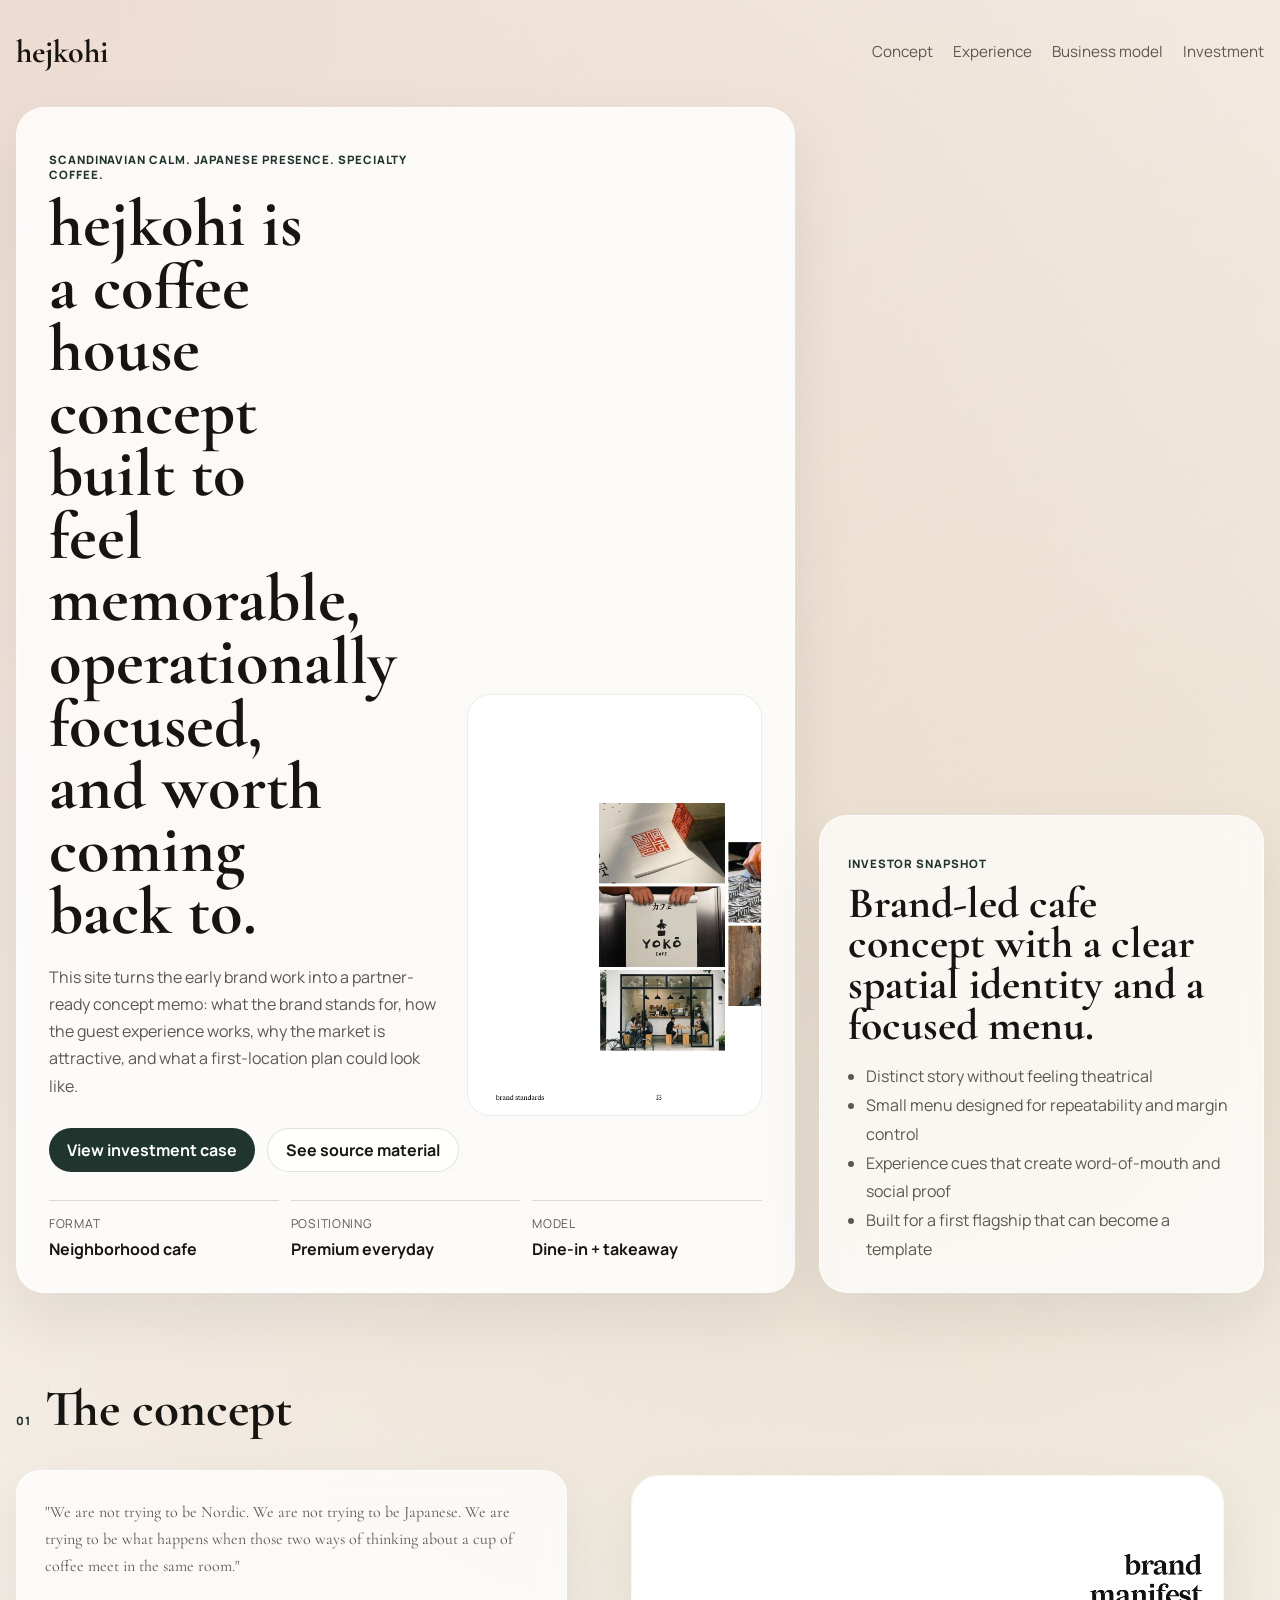
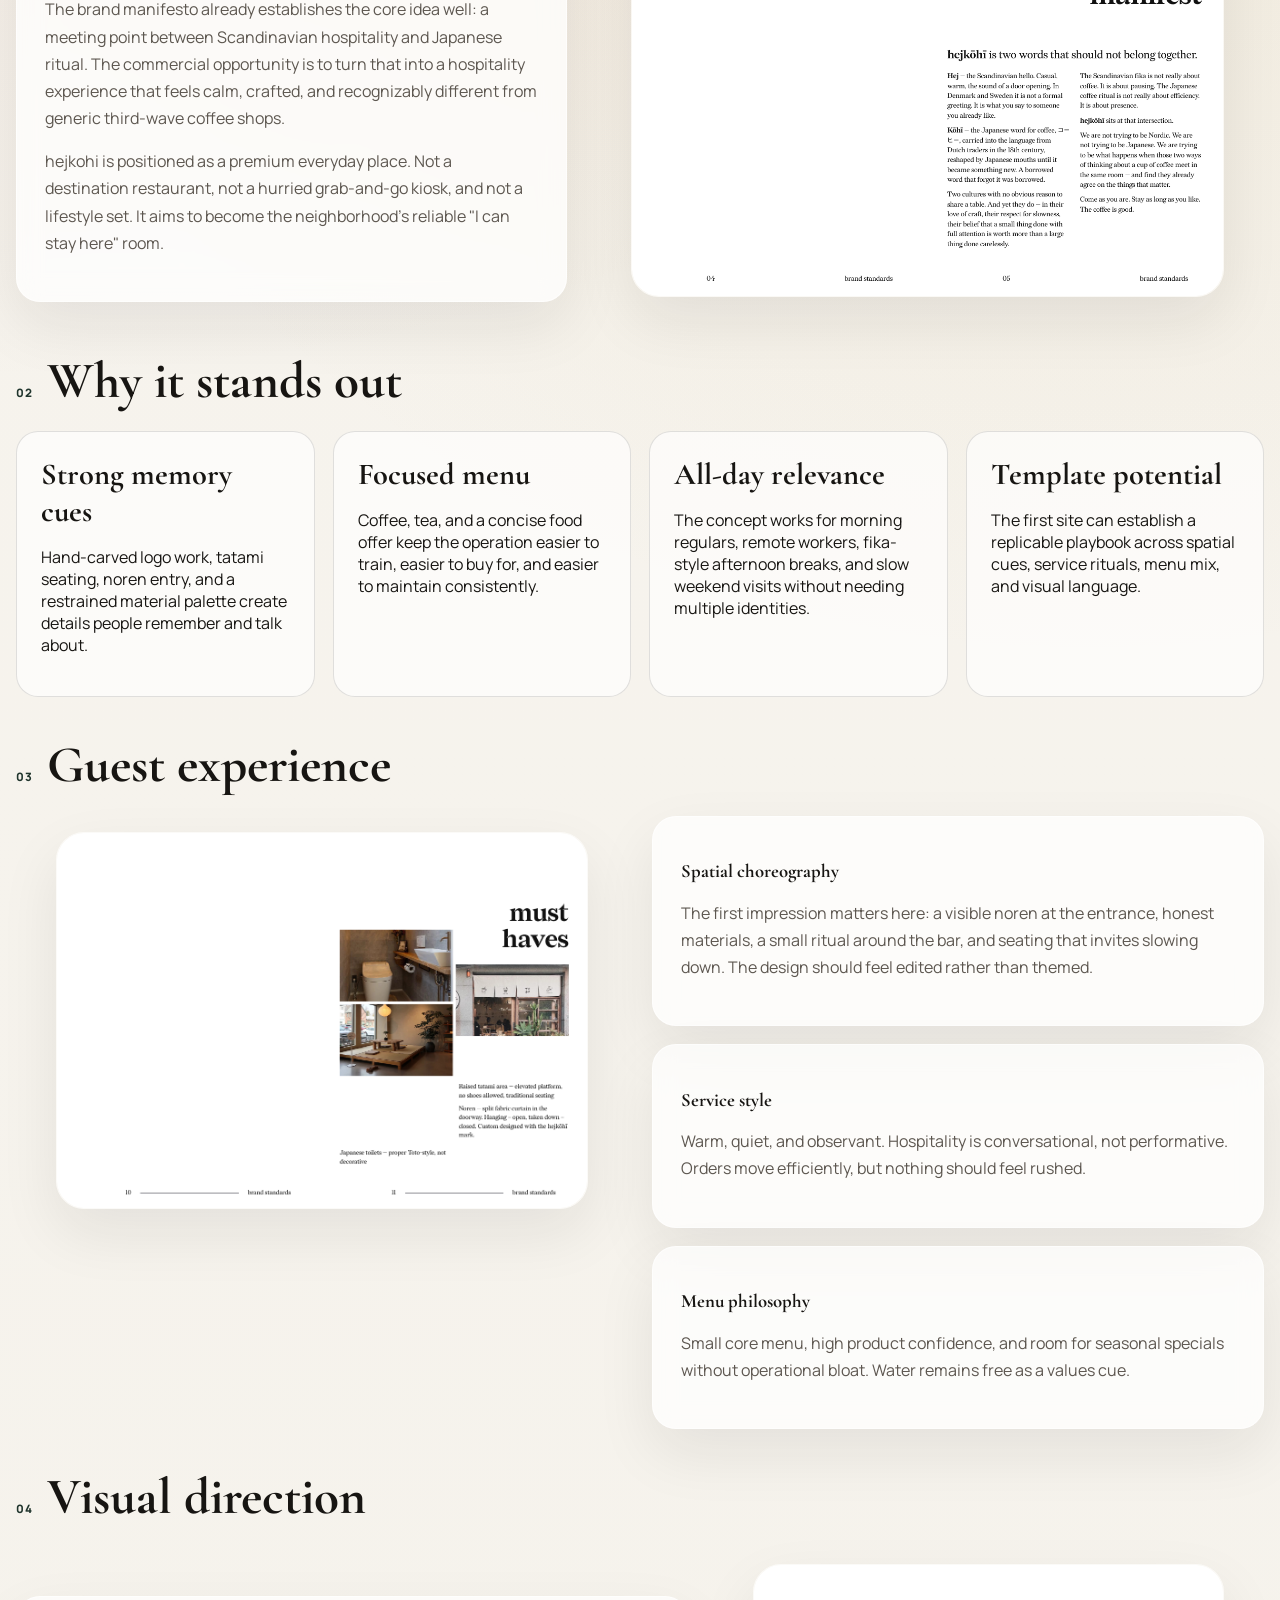
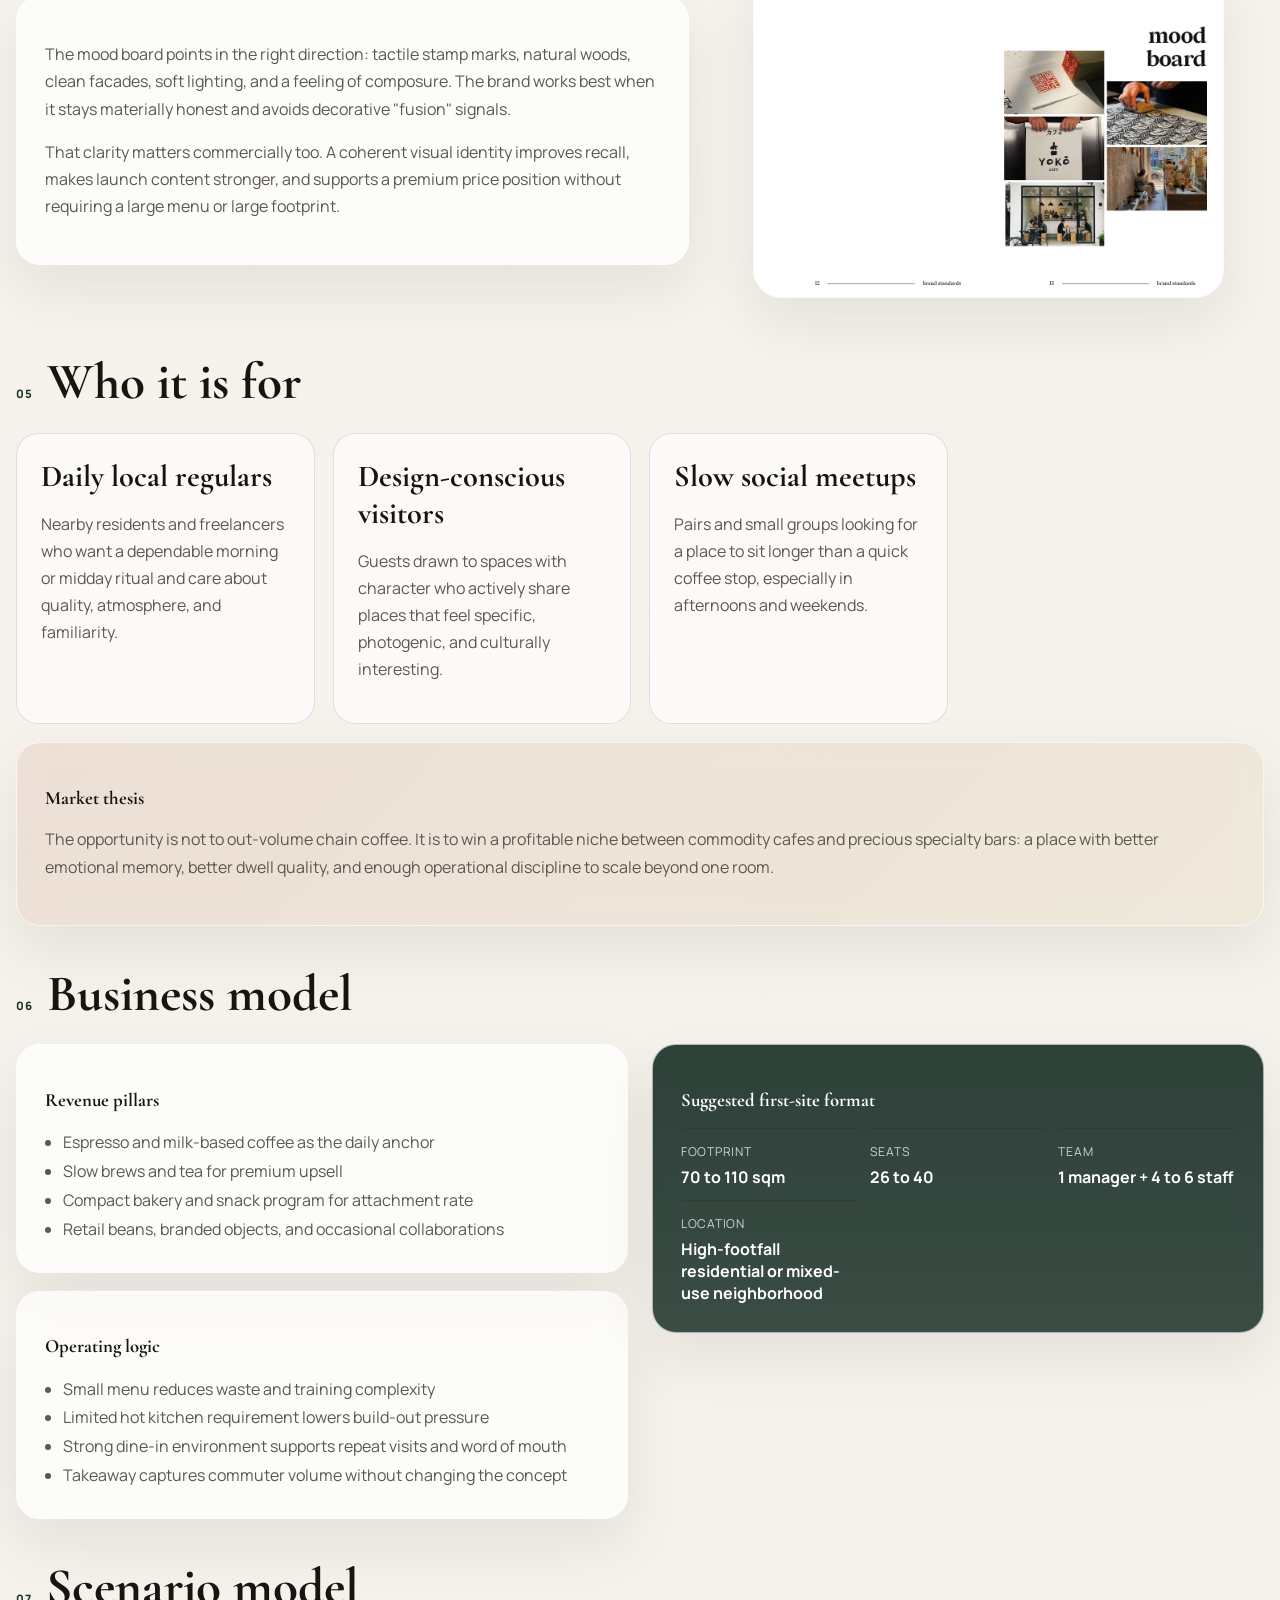
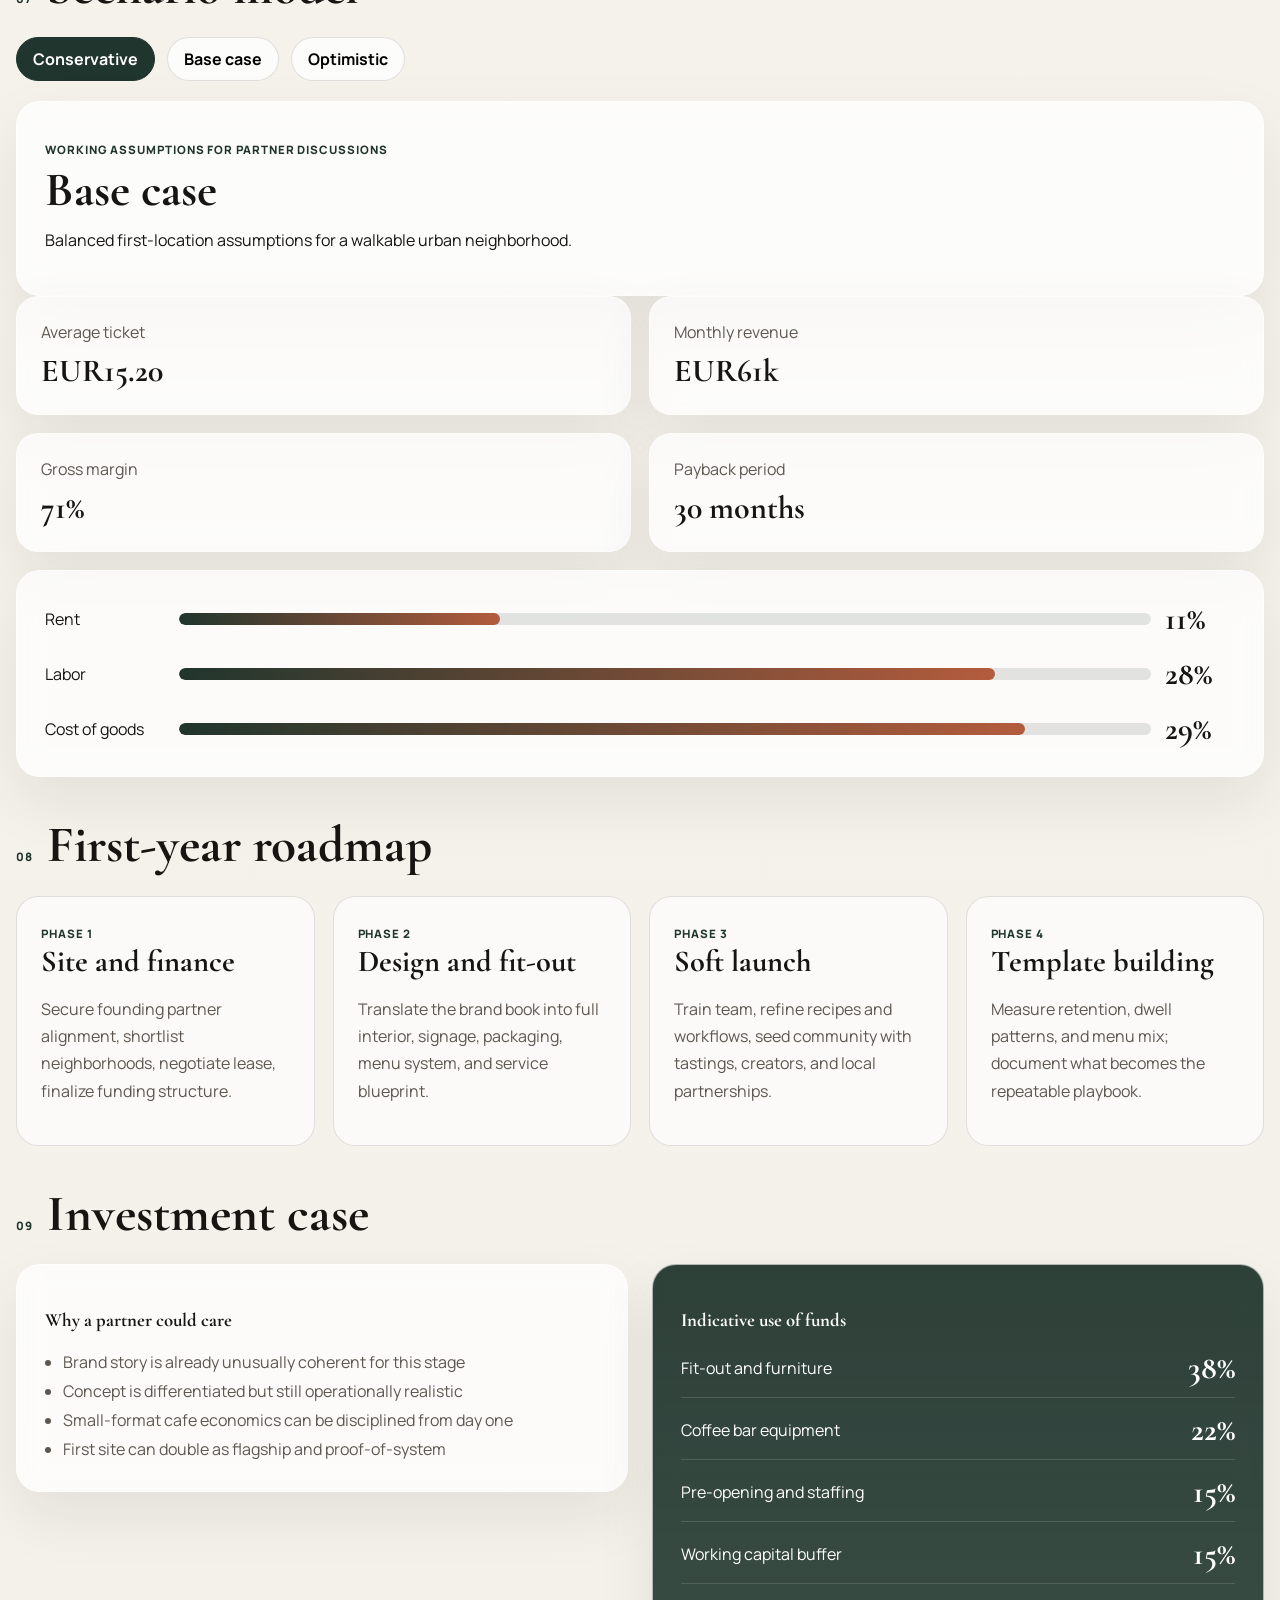
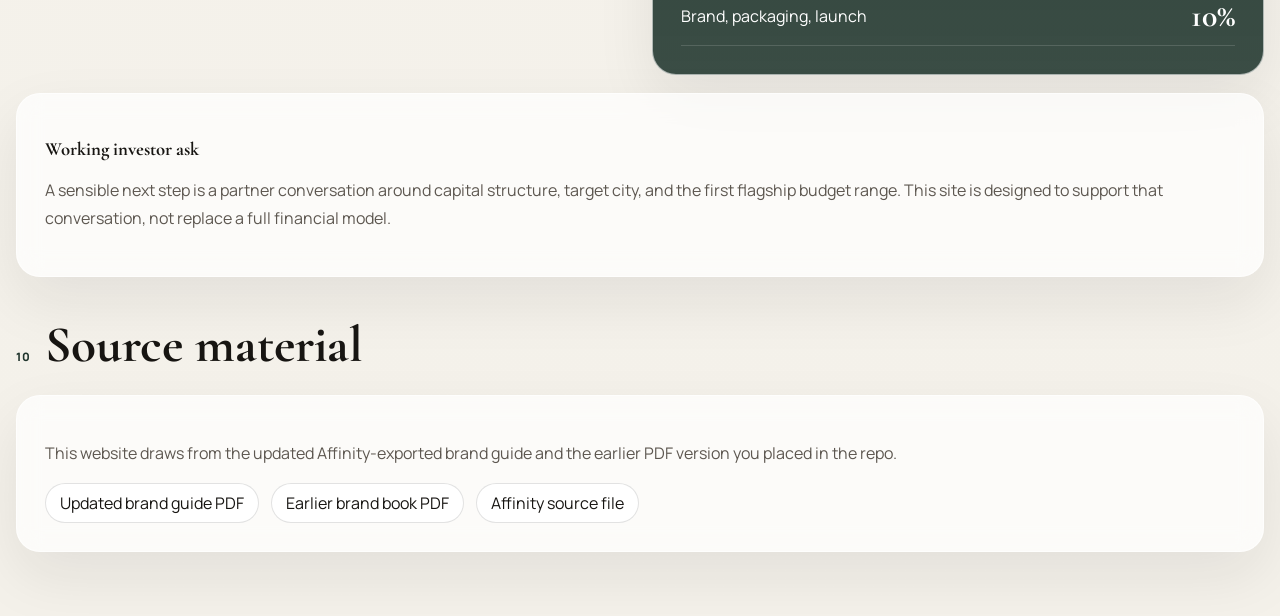
==== index.html @ 29cb6de8 "Build initial hejkohi investor concept site" ====
<!DOCTYPE html>
<html lang="en">
  <head>
    <meta charset="UTF-8" />
    <meta name="viewport" content="width=device-width, initial-scale=1.0" />
    <title>hejkohi | Coffee shop concept and business plan</title>
    <meta
      name="description"
      content="An interactive brand-led business plan for hejkohi, a Scandinavian-Japanese specialty coffee concept."
    />
    <link rel="preconnect" href="https://fonts.googleapis.com" />
    <link rel="preconnect" href="https://fonts.gstatic.com" crossorigin />
    <link
      href="https://fonts.googleapis.com/css2?family=Cormorant+Garamond:wght@400;500;600;700&family=Manrope:wght@400;500;600;700;800&display=swap"
      rel="stylesheet"
    />
    <link rel="stylesheet" href="./styles.css" />
  </head>
  <body>
    <div class="page-shell">
      <header class="hero" id="top">
        <nav class="topbar">
          <a class="brand" href="#top">hejkohi</a>
          <div class="nav-links">
            <a href="#concept">Concept</a>
            <a href="#experience">Experience</a>
            <a href="#model">Business model</a>
            <a href="#investment">Investment</a>
          </div>
        </nav>

          <div class="hero-grid">
            <div class="hero-copy">
              <div class="hero-story">
                <div>
                  <p class="eyebrow">Scandinavian calm. Japanese presence. Specialty coffee.</p>
                  <h1>hejkohi is a coffee house concept built to feel memorable, operationally focused, and worth coming back to.</h1>
                  <p class="lead">
                    This site turns the early brand work into a partner-ready concept memo:
                    what the brand stands for, how the guest experience works, why the market
                    is attractive, and what a first-location plan could look like.
                  </p>
                </div>
                <figure class="hero-collage" aria-hidden="true">
                  <img src="./assets/mood-board-spread.png" alt="" />
                </figure>
              </div>
              <div class="hero-actions">
                <a class="button primary" href="#investment">View investment case</a>
                <a class="button secondary" href="#brand-book">See source material</a>
              </div>
              <dl class="hero-metrics">
                <div>
                <dt>Format</dt>
                <dd>Neighborhood cafe</dd>
              </div>
              <div>
                <dt>Positioning</dt>
                <dd>Premium everyday</dd>
              </div>
              <div>
                <dt>Model</dt>
                <dd>Dine-in + takeaway</dd>
              </div>
            </dl>
          </div>

          <aside class="hero-panel">
            <p class="panel-label">Investor snapshot</p>
            <h2>Brand-led cafe concept with a clear spatial identity and a focused menu.</h2>
            <ul class="snapshot-list">
              <li>Distinct story without feeling theatrical</li>
              <li>Small menu designed for repeatability and margin control</li>
              <li>Experience cues that create word-of-mouth and social proof</li>
              <li>Built for a first flagship that can become a template</li>
            </ul>
          </aside>
        </div>
      </header>

      <main>
        <section class="section concept-section" id="concept">
          <div class="section-heading">
            <p class="kicker">01</p>
            <h2>The concept</h2>
          </div>
          <div class="section-grid">
            <div class="copy-card">
              <p class="quote">
                "We are not trying to be Nordic. We are not trying to be Japanese.
                We are trying to be what happens when those two ways of thinking
                about a cup of coffee meet in the same room."
              </p>
              <p>
                The brand manifesto already establishes the core idea well: a meeting
                point between Scandinavian hospitality and Japanese ritual. The
                commercial opportunity is to turn that into a hospitality experience
                that feels calm, crafted, and recognizably different from generic
                third-wave coffee shops.
              </p>
              <p>
                hejkohi is positioned as a premium everyday place. Not a destination
                restaurant, not a hurried grab-and-go kiosk, and not a lifestyle set.
                It aims to become the neighborhood's reliable "I can stay here" room.
              </p>
            </div>
            <figure class="visual-card">
              <img src="./assets/manifest-spread.png" alt="Spread from the hejkohi brand manifesto." />
            </figure>
          </div>
        </section>

        <section class="section pillars-section">
          <div class="section-heading">
            <p class="kicker">02</p>
            <h2>Why it stands out</h2>
          </div>
          <div class="pillars">
            <article>
              <h3>Strong memory cues</h3>
              <p>
                Hand-carved logo work, tatami seating, noren entry, and a restrained
                material palette create details people remember and talk about.
              </p>
            </article>
            <article>
              <h3>Focused menu</h3>
              <p>
                Coffee, tea, and a concise food offer keep the operation easier to
                train, easier to buy for, and easier to maintain consistently.
              </p>
            </article>
            <article>
              <h3>All-day relevance</h3>
              <p>
                The concept works for morning regulars, remote workers, fika-style
                afternoon breaks, and slow weekend visits without needing multiple
                identities.
              </p>
            </article>
            <article>
              <h3>Template potential</h3>
              <p>
                The first site can establish a replicable playbook across spatial cues,
                service rituals, menu mix, and visual language.
              </p>
            </article>
          </div>
        </section>

        <section class="section experience-section" id="experience">
          <div class="section-heading">
            <p class="kicker">03</p>
            <h2>Guest experience</h2>
          </div>
          <div class="experience-grid">
            <figure class="visual-card tall">
              <img src="./assets/must-haves-spread.png" alt="hejkohi must-haves spread." />
            </figure>
            <div class="stack">
              <div class="copy-card">
                <h3>Spatial choreography</h3>
                <p>
                  The first impression matters here: a visible noren at the entrance,
                  honest materials, a small ritual around the bar, and seating that
                  invites slowing down. The design should feel edited rather than themed.
                </p>
              </div>
              <div class="copy-card">
                <h3>Service style</h3>
                <p>
                  Warm, quiet, and observant. Hospitality is conversational, not
                  performative. Orders move efficiently, but nothing should feel rushed.
                </p>
              </div>
              <div class="copy-card">
                <h3>Menu philosophy</h3>
                <p>
                  Small core menu, high product confidence, and room for seasonal
                  specials without operational bloat. Water remains free as a values cue.
                </p>
              </div>
            </div>
          </div>
        </section>

        <section class="section mood-section">
          <div class="section-heading">
            <p class="kicker">04</p>
            <h2>Visual direction</h2>
          </div>
          <div class="section-grid reverse">
            <div class="copy-card">
              <p>
                The mood board points in the right direction: tactile stamp marks,
                natural woods, clean facades, soft lighting, and a feeling of composure.
                The brand works best when it stays materially honest and avoids
                decorative "fusion" signals.
              </p>
              <p>
                That clarity matters commercially too. A coherent visual identity
                improves recall, makes launch content stronger, and supports a premium
                price position without requiring a large menu or large footprint.
              </p>
            </div>
            <figure class="visual-card">
              <img src="./assets/mood-board-spread.png" alt="hejkohi mood board spread." />
            </figure>
          </div>
        </section>

        <section class="section market-section">
          <div class="section-heading">
            <p class="kicker">05</p>
            <h2>Who it is for</h2>
          </div>
          <div class="audiences">
            <article class="persona">
              <h3>Daily local regulars</h3>
              <p>
                Nearby residents and freelancers who want a dependable morning or
                midday ritual and care about quality, atmosphere, and familiarity.
              </p>
            </article>
            <article class="persona">
              <h3>Design-conscious visitors</h3>
              <p>
                Guests drawn to spaces with character who actively share places that
                feel specific, photogenic, and culturally interesting.
              </p>
            </article>
            <article class="persona">
              <h3>Slow social meetups</h3>
              <p>
                Pairs and small groups looking for a place to sit longer than a quick
                coffee stop, especially in afternoons and weekends.
              </p>
            </article>
          </div>
          <div class="thesis-card">
            <h3>Market thesis</h3>
            <p>
              The opportunity is not to out-volume chain coffee. It is to win a
              profitable niche between commodity cafes and precious specialty bars:
              a place with better emotional memory, better dwell quality, and enough
              operational discipline to scale beyond one room.
            </p>
          </div>
        </section>

        <section class="section model-section" id="model">
          <div class="section-heading">
            <p class="kicker">06</p>
            <h2>Business model</h2>
          </div>
          <div class="model-grid">
            <div class="stack">
              <div class="copy-card">
                <h3>Revenue pillars</h3>
                <ul class="plain-list">
                  <li>Espresso and milk-based coffee as the daily anchor</li>
                  <li>Slow brews and tea for premium upsell</li>
                  <li>Compact bakery and snack program for attachment rate</li>
                  <li>Retail beans, branded objects, and occasional collaborations</li>
                </ul>
              </div>
              <div class="copy-card">
                <h3>Operating logic</h3>
                <ul class="plain-list">
                  <li>Small menu reduces waste and training complexity</li>
                  <li>Limited hot kitchen requirement lowers build-out pressure</li>
                  <li>Strong dine-in environment supports repeat visits and word of mouth</li>
                  <li>Takeaway captures commuter volume without changing the concept</li>
                </ul>
              </div>
            </div>
            <div class="copy-card accent">
              <h3>Suggested first-site format</h3>
              <dl class="format-metrics">
                <div>
                  <dt>Footprint</dt>
                  <dd>70 to 110 sqm</dd>
                </div>
                <div>
                  <dt>Seats</dt>
                  <dd>26 to 40</dd>
                </div>
                <div>
                  <dt>Team</dt>
                  <dd>1 manager + 4 to 6 staff</dd>
                </div>
                <div>
                  <dt>Location</dt>
                  <dd>High-footfall residential or mixed-use neighborhood</dd>
                </div>
              </dl>
            </div>
          </div>
        </section>

        <section class="section scenario-section">
          <div class="section-heading">
            <p class="kicker">07</p>
            <h2>Scenario model</h2>
          </div>
          <div class="scenario-controls" role="tablist" aria-label="Business scenario selector">
            <button class="scenario-button active" data-scenario="conservative">Conservative</button>
            <button class="scenario-button" data-scenario="base">Base case</button>
            <button class="scenario-button" data-scenario="optimistic">Optimistic</button>
          </div>
          <div class="scenario-grid">
            <div class="scenario-summary">
              <p class="scenario-label">Working assumptions for partner discussions</p>
              <h3 id="scenario-name">Base case</h3>
              <p id="scenario-note">
                Balanced first-location assumptions for a walkable urban neighborhood.
              </p>
            </div>
            <div class="metrics-grid">
              <article>
                <span>Average ticket</span>
                <strong id="avg-ticket">EUR15.20</strong>
              </article>
              <article>
                <span>Monthly revenue</span>
                <strong id="monthly-revenue">EUR61k</strong>
              </article>
              <article>
                <span>Gross margin</span>
                <strong id="gross-margin">71%</strong>
              </article>
              <article>
                <span>Payback period</span>
                <strong id="payback">30 months</strong>
              </article>
            </div>
          </div>
          <div class="bars-card">
            <div class="bar-row">
              <span>Rent</span>
              <div class="bar-track"><div class="bar-fill" id="rent-bar"></div></div>
              <strong id="rent-share">11%</strong>
            </div>
            <div class="bar-row">
              <span>Labor</span>
              <div class="bar-track"><div class="bar-fill" id="labor-bar"></div></div>
              <strong id="labor-share">28%</strong>
            </div>
            <div class="bar-row">
              <span>Cost of goods</span>
              <div class="bar-track"><div class="bar-fill" id="cogs-bar"></div></div>
              <strong id="cogs-share">29%</strong>
            </div>
          </div>
        </section>

        <section class="section roadmap-section">
          <div class="section-heading">
            <p class="kicker">08</p>
            <h2>First-year roadmap</h2>
          </div>
          <div class="timeline">
            <article>
              <span>Phase 1</span>
              <h3>Site and finance</h3>
              <p>Secure founding partner alignment, shortlist neighborhoods, negotiate lease, finalize funding structure.</p>
            </article>
            <article>
              <span>Phase 2</span>
              <h3>Design and fit-out</h3>
              <p>Translate the brand book into full interior, signage, packaging, menu system, and service blueprint.</p>
            </article>
            <article>
              <span>Phase 3</span>
              <h3>Soft launch</h3>
              <p>Train team, refine recipes and workflows, seed community with tastings, creators, and local partnerships.</p>
            </article>
            <article>
              <span>Phase 4</span>
              <h3>Template building</h3>
              <p>Measure retention, dwell patterns, and menu mix; document what becomes the repeatable playbook.</p>
            </article>
          </div>
        </section>

        <section class="section investment-section" id="investment">
          <div class="section-heading">
            <p class="kicker">09</p>
            <h2>Investment case</h2>
          </div>
          <div class="investment-grid">
            <div class="copy-card">
              <h3>Why a partner could care</h3>
              <ul class="plain-list">
                <li>Brand story is already unusually coherent for this stage</li>
                <li>Concept is differentiated but still operationally realistic</li>
                <li>Small-format cafe economics can be disciplined from day one</li>
                <li>First site can double as flagship and proof-of-system</li>
              </ul>
            </div>
            <div class="copy-card accent">
              <h3>Indicative use of funds</h3>
              <div class="funds-list">
                <div><span>Fit-out and furniture</span><strong>38%</strong></div>
                <div><span>Coffee bar equipment</span><strong>22%</strong></div>
                <div><span>Pre-opening and staffing</span><strong>15%</strong></div>
                <div><span>Working capital buffer</span><strong>15%</strong></div>
                <div><span>Brand, packaging, launch</span><strong>10%</strong></div>
              </div>
            </div>
          </div>
          <div class="ask-card">
            <h3>Working investor ask</h3>
            <p>
              A sensible next step is a partner conversation around capital structure,
              target city, and the first flagship budget range. This site is designed
              to support that conversation, not replace a full financial model.
            </p>
          </div>
        </section>

        <section class="section sources-section" id="brand-book">
          <div class="section-heading">
            <p class="kicker">10</p>
            <h2>Source material</h2>
          </div>
          <div class="sources-card">
            <p>
              This website draws from the updated Affinity-exported brand guide and
              the earlier PDF version you placed in the repo.
            </p>
            <div class="source-links">
              <a href="./references/hejkohi.pdf">Updated brand guide PDF</a>
              <a href="./references/brand_book.pdf">Earlier brand book PDF</a>
              <a href="./references/hejkohi.af">Affinity source file</a>
            </div>
          </div>
        </section>
      </main>
    </div>

    <script src="./script.js"></script>
  </body>
</html>
---- styles.css ----
:root {
  --bg: #f4f1ea;
  --panel: rgba(255, 255, 255, 0.72);
  --panel-strong: #fffdf9;
  --text: #171512;
  --muted: #5d5750;
  --line: rgba(23, 21, 18, 0.12);
  --forest: #20352d;
  --clay: #b45c3d;
  --gold: #b69347;
  --shadow: 0 24px 60px rgba(26, 24, 20, 0.08);
}

* {
  box-sizing: border-box;
}

html {
  scroll-behavior: smooth;
}

body {
  margin: 0;
  font-family: "Manrope", sans-serif;
  color: var(--text);
  background:
    radial-gradient(circle at top left, rgba(180, 92, 61, 0.16), transparent 28%),
    radial-gradient(circle at 85% 15%, rgba(182, 147, 71, 0.14), transparent 20%),
    linear-gradient(180deg, #f7f4ee, var(--bg));
}

img {
  display: block;
  width: 100%;
  height: auto;
}

a {
  color: inherit;
}

.page-shell {
  width: min(1280px, calc(100vw - 32px));
  margin: 0 auto;
  padding-bottom: 64px;
}

.hero,
.section {
  position: relative;
}

.hero {
  padding: 24px 0 48px;
}

.topbar {
  display: flex;
  align-items: center;
  justify-content: space-between;
  gap: 24px;
  padding: 8px 0 36px;
}

.brand,
.nav-links a,
.button,
.scenario-button,
.source-links a {
  text-decoration: none;
}

.brand {
  font-family: "Cormorant Garamond", serif;
  font-size: 2rem;
  font-weight: 700;
}

.nav-links {
  display: flex;
  flex-wrap: wrap;
  gap: 20px;
  color: var(--muted);
  font-size: 0.95rem;
}

.hero-grid,
.section-grid,
.experience-grid,
.model-grid,
.investment-grid {
  display: grid;
  gap: 24px;
}

.hero-grid {
  grid-template-columns: minmax(0, 1.4fr) minmax(320px, 0.8fr);
  align-items: end;
}

.hero-copy,
.hero-panel,
.copy-card,
.sources-card,
.bars-card,
.ask-card,
.thesis-card,
.scenario-summary,
.metrics-grid article {
  background: var(--panel);
  backdrop-filter: blur(12px);
  border: 1px solid rgba(255, 255, 255, 0.6);
  box-shadow: var(--shadow);
}

.hero-copy {
  padding: 32px;
  border-radius: 28px;
  min-height: 540px;
  display: flex;
  flex-direction: column;
  justify-content: space-between;
  background: rgba(255, 255, 255, 0.82);
}

.hero-copy h1,
.hero-panel h2,
.section-heading h2,
.copy-card h3,
.scenario-summary h3,
.ask-card h3,
.thesis-card h3 {
  font-family: "Cormorant Garamond", serif;
  line-height: 0.94;
  letter-spacing: 0;
}

.hero-copy h1 {
  max-width: 9ch;
  font-size: clamp(2.9rem, 5.2vw, 5.4rem);
  margin: 0 0 20px;
}

.hero-story {
  display: grid;
  grid-template-columns: minmax(0, 1.15fr) minmax(240px, 0.85fr);
  gap: 20px;
  align-items: end;
}

.hero-collage {
  margin: 0;
  border-radius: 24px;
  overflow: hidden;
  border: 1px solid rgba(23, 21, 18, 0.08);
  background: rgba(255, 255, 255, 0.9);
}

.hero-collage img {
  height: 100%;
  min-height: 420px;
  object-fit: cover;
  object-position: 62% center;
}

.eyebrow,
.panel-label,
.kicker,
.scenario-label,
.timeline span {
  text-transform: uppercase;
  letter-spacing: 0.08em;
  font-size: 0.72rem;
  font-weight: 800;
  color: var(--forest);
}

.lead,
.copy-card p,
.thesis-card p,
.ask-card p,
.sources-card p,
.persona p,
.timeline p {
  color: var(--muted);
  line-height: 1.7;
  font-size: 1rem;
}

.hero-actions {
  display: flex;
  flex-wrap: wrap;
  gap: 12px;
  margin: 12px 0 28px;
}

.button {
  display: inline-flex;
  align-items: center;
  justify-content: center;
  min-height: 44px;
  padding: 0 18px;
  border-radius: 999px;
  font-weight: 700;
}

.button.primary {
  background: var(--forest);
  color: #fff;
}

.button.secondary {
  background: rgba(255, 255, 255, 0.86);
  border: 1px solid var(--line);
}

.hero-metrics,
.format-metrics {
  display: grid;
  grid-template-columns: repeat(3, minmax(0, 1fr));
  gap: 12px;
  margin: 0;
}

.hero-metrics div,
.format-metrics div {
  padding-top: 14px;
  border-top: 1px solid rgba(23, 21, 18, 0.14);
}

.hero-metrics dt,
.format-metrics dt {
  font-size: 0.76rem;
  text-transform: uppercase;
  letter-spacing: 0.06em;
  color: var(--muted);
  margin-bottom: 6px;
}

.hero-metrics dd,
.format-metrics dd {
  margin: 0;
  font-weight: 700;
}

.hero-panel {
  padding: 28px;
  border-radius: 28px;
}

.hero-panel h2 {
  font-size: clamp(2rem, 3.4vw, 3rem);
  margin: 12px 0 16px;
}

.snapshot-list,
.plain-list {
  margin: 0;
  padding-left: 18px;
  color: var(--muted);
  line-height: 1.8;
}

.section {
  padding: 44px 0 0;
}

.section-heading {
  display: flex;
  align-items: baseline;
  gap: 14px;
  margin-bottom: 20px;
}

.section-heading h2 {
  font-size: clamp(2.5rem, 4vw, 4.1rem);
  margin: 0;
}

.section-grid {
  grid-template-columns: minmax(0, 0.9fr) minmax(300px, 1.1fr);
  align-items: center;
}

.section-grid.reverse {
  grid-template-columns: minmax(300px, 1.1fr) minmax(0, 0.9fr);
}

.copy-card,
.sources-card,
.bars-card,
.ask-card,
.thesis-card,
.scenario-summary {
  padding: 28px;
  border-radius: 24px;
}

.copy-card.accent {
  background: linear-gradient(180deg, rgba(32, 53, 45, 0.94), rgba(32, 53, 45, 0.88));
  color: #fff;
}

.copy-card.accent p,
.copy-card.accent li,
.copy-card.accent dt {
  color: rgba(255, 255, 255, 0.76);
}

.visual-card {
  border-radius: 28px;
  overflow: hidden;
  border: 1px solid rgba(255, 255, 255, 0.6);
  box-shadow: var(--shadow);
}

.quote {
  font-family: "Cormorant Garamond", serif;
  font-size: clamp(1.8rem, 2.6vw, 2.6rem);
  line-height: 1.1;
  color: var(--text);
  margin-top: 0;
}

.pillars,
.audiences,
.timeline,
.metrics-grid {
  display: grid;
  gap: 18px;
}

.pillars,
.audiences {
  grid-template-columns: repeat(4, minmax(0, 1fr));
}

.pillars article,
.persona,
.timeline article {
  padding: 24px;
  border-radius: 22px;
  background: rgba(255, 255, 255, 0.64);
  border: 1px solid var(--line);
}

.pillars h3,
.persona h3,
.timeline h3 {
  font-family: "Cormorant Garamond", serif;
  font-size: 1.9rem;
  margin: 0 0 10px;
}

.experience-grid,
.model-grid,
.investment-grid,
.scenario-grid {
  grid-template-columns: repeat(2, minmax(0, 1fr));
  align-items: start;
}

.stack {
  display: grid;
  gap: 18px;
}

.tall img {
  min-height: 100%;
  object-fit: cover;
}

.thesis-card {
  margin-top: 18px;
  background: linear-gradient(135deg, rgba(180, 92, 61, 0.12), rgba(182, 147, 71, 0.1));
}

.scenario-controls {
  display: flex;
  flex-wrap: wrap;
  gap: 12px;
  margin-bottom: 20px;
}

.scenario-button {
  min-height: 44px;
  padding: 0 16px;
  border-radius: 999px;
  border: 1px solid var(--line);
  background: rgba(255, 255, 255, 0.72);
  font: inherit;
  font-weight: 700;
  cursor: pointer;
}

.scenario-button.active {
  background: var(--forest);
  color: #fff;
  border-color: var(--forest);
}

.scenario-summary h3 {
  font-size: 3rem;
  margin: 10px 0 10px;
}

.metrics-grid {
  grid-template-columns: repeat(2, minmax(0, 1fr));
}

.metrics-grid article {
  padding: 24px;
  border-radius: 22px;
}

.metrics-grid span {
  display: block;
  color: var(--muted);
  margin-bottom: 8px;
}

.metrics-grid strong,
.bar-row strong,
.funds-list strong {
  font-family: "Cormorant Garamond", serif;
  font-size: 2rem;
}

.bars-card {
  margin-top: 18px;
  display: grid;
  gap: 16px;
}

.bar-row {
  display: grid;
  grid-template-columns: 120px minmax(0, 1fr) 70px;
  align-items: center;
  gap: 14px;
}

.bar-track {
  height: 12px;
  border-radius: 999px;
  background: rgba(32, 53, 45, 0.12);
  overflow: hidden;
}

.bar-fill {
  height: 100%;
  border-radius: 999px;
  background: linear-gradient(90deg, var(--forest), var(--clay));
  width: 0;
  transition: width 180ms ease;
}

.timeline {
  grid-template-columns: repeat(4, minmax(0, 1fr));
}

.funds-list {
  display: grid;
  gap: 12px;
}

.funds-list div {
  display: flex;
  align-items: center;
  justify-content: space-between;
  gap: 20px;
  padding-bottom: 10px;
  border-bottom: 1px solid rgba(255, 255, 255, 0.14);
}

.ask-card {
  margin-top: 18px;
}

.source-links {
  display: flex;
  flex-wrap: wrap;
  gap: 12px;
}

.source-links a {
  display: inline-flex;
  align-items: center;
  min-height: 40px;
  padding: 0 14px;
  border-radius: 999px;
  background: #fff;
  border: 1px solid var(--line);
}

@media (max-width: 1100px) {
  .hero-grid,
  .section-grid,
  .section-grid.reverse,
  .experience-grid,
  .model-grid,
  .investment-grid,
  .scenario-grid,
  .pillars,
  .audiences,
  .timeline {
    grid-template-columns: 1fr;
  }

  .hero-copy {
    min-height: 480px;
  }

  .hero-story {
    grid-template-columns: 1fr;
  }
}

@media (max-width: 760px) {
  .page-shell {
    width: min(100vw - 20px, 1280px);
  }

  .topbar {
    flex-direction: column;
    align-items: flex-start;
    padding-bottom: 24px;
  }

  .hero-copy,
  .hero-panel,
  .copy-card,
  .sources-card,
  .bars-card,
  .ask-card,
  .thesis-card,
  .scenario-summary,
  .metrics-grid article {
    border-radius: 22px;
  }

  .hero-copy {
    padding: 24px;
    min-height: auto;
  }

  .hero-copy h1 {
    font-size: 2.7rem;
    max-width: 8ch;
  }

  .hero-collage img {
    min-height: 240px;
    object-position: center;
  }

  .hero-metrics,
  .format-metrics,
  .metrics-grid {
    grid-template-columns: 1fr;
  }

  .bar-row {
    grid-template-columns: 1fr;
  }

  .scenario-summary h3 {
    font-size: 2.5rem;
  }
}
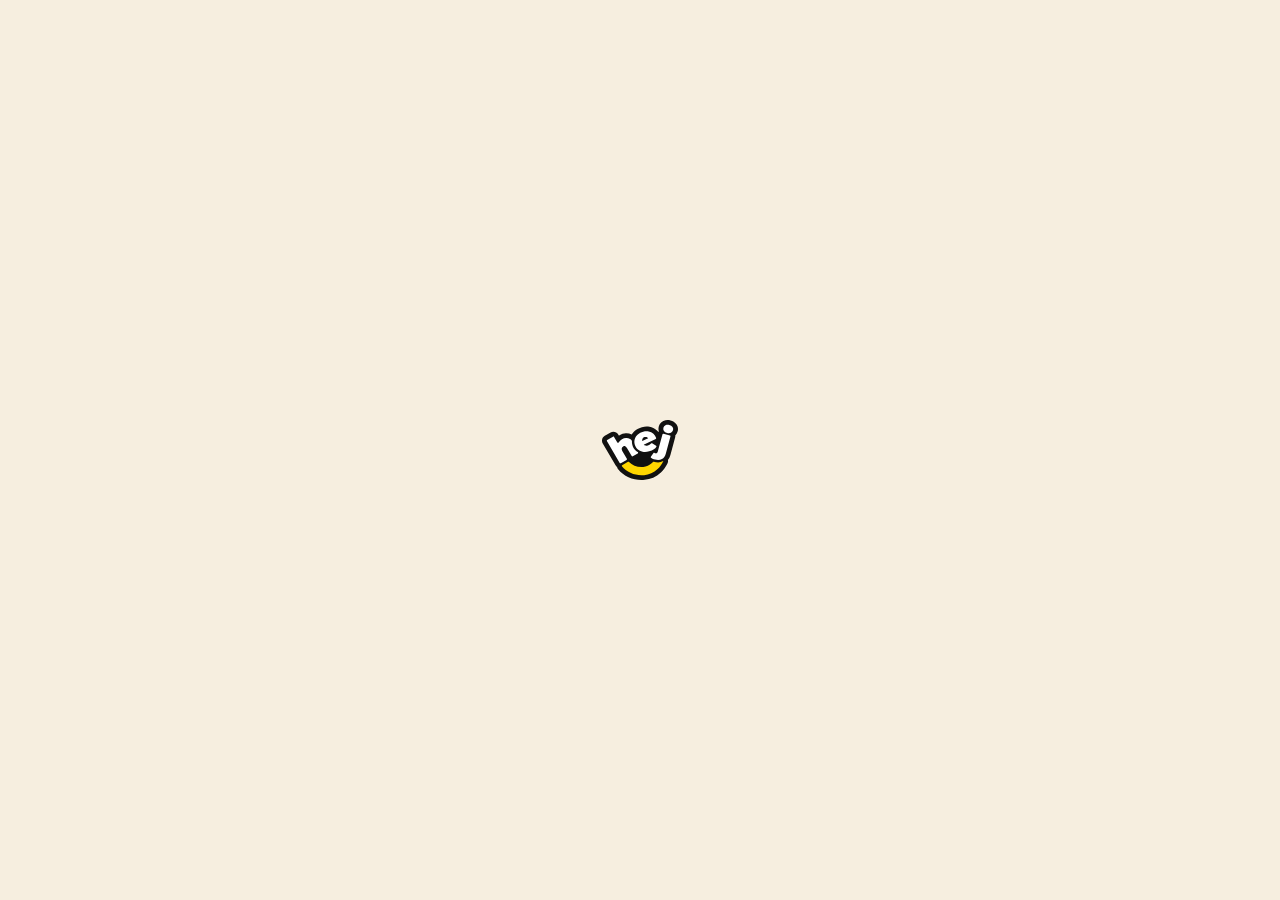
==== commit f99a9474: "Split homepage and move plan to business-plan" ====
--- a/index.html
+++ b/index.html
@@ -3,442 +3,20 @@
   <head>
     <meta charset="UTF-8" />
     <meta name="viewport" content="width=device-width, initial-scale=1.0" />
-    <title>hejkohi | Coffee shop concept and business plan</title>
+    <title>hejkohi</title>
     <meta
       name="description"
-      content="An interactive brand-led business plan for hejkohi, a Scandinavian-Japanese specialty coffee concept."
+      content="hejkohi home."
     />
-    <link rel="preconnect" href="https://fonts.googleapis.com" />
-    <link rel="preconnect" href="https://fonts.gstatic.com" crossorigin />
-    <link
-      href="https://fonts.googleapis.com/css2?family=Cormorant+Garamond:wght@400;500;600;700&family=Manrope:wght@400;500;600;700;800&display=swap"
-      rel="stylesheet"
-    />
-    <link rel="stylesheet" href="./styles.css" />
+    <link rel="icon" href="./assets/icons/favicon.svg" type="image/svg+xml" />
+    <link rel="apple-touch-icon" href="./assets/icons/hej-logo.svg" />
+    <link rel="stylesheet" href="./styles.css?v=20260616-5" />
   </head>
-  <body>
-    <div class="page-shell">
-      <header class="hero" id="top">
-        <nav class="topbar">
-          <a class="brand" href="#top">hejkohi</a>
-          <div class="nav-links">
-            <a href="#concept">Concept</a>
-            <a href="#experience">Experience</a>
-            <a href="#model">Business model</a>
-            <a href="#investment">Investment</a>
-          </div>
-        </nav>
-
-          <div class="hero-grid">
-            <div class="hero-copy">
-              <div class="hero-story">
-                <div>
-                  <p class="eyebrow">Scandinavian calm. Japanese presence. Specialty coffee.</p>
-                  <h1>hejkohi is a coffee house concept built to feel memorable, operationally focused, and worth coming back to.</h1>
-                  <p class="lead">
-                    This site turns the early brand work into a partner-ready concept memo:
-                    what the brand stands for, how the guest experience works, why the market
-                    is attractive, and what a first-location plan could look like.
-                  </p>
-                </div>
-                <figure class="hero-collage" aria-hidden="true">
-                  <img src="./assets/mood-board-spread.png" alt="" />
-                </figure>
-              </div>
-              <div class="hero-actions">
-                <a class="button primary" href="#investment">View investment case</a>
-                <a class="button secondary" href="#brand-book">See source material</a>
-              </div>
-              <dl class="hero-metrics">
-                <div>
-                <dt>Format</dt>
-                <dd>Neighborhood cafe</dd>
-              </div>
-              <div>
-                <dt>Positioning</dt>
-                <dd>Premium everyday</dd>
-              </div>
-              <div>
-                <dt>Model</dt>
-                <dd>Dine-in + takeaway</dd>
-              </div>
-            </dl>
-          </div>
-
-          <aside class="hero-panel">
-            <p class="panel-label">Investor snapshot</p>
-            <h2>Brand-led cafe concept with a clear spatial identity and a focused menu.</h2>
-            <ul class="snapshot-list">
-              <li>Distinct story without feeling theatrical</li>
-              <li>Small menu designed for repeatability and margin control</li>
-              <li>Experience cues that create word-of-mouth and social proof</li>
-              <li>Built for a first flagship that can become a template</li>
-            </ul>
-          </aside>
-        </div>
-      </header>
-
-      <main>
-        <section class="section concept-section" id="concept">
-          <div class="section-heading">
-            <p class="kicker">01</p>
-            <h2>The concept</h2>
-          </div>
-          <div class="section-grid">
-            <div class="copy-card">
-              <p class="quote">
-                "We are not trying to be Nordic. We are not trying to be Japanese.
-                We are trying to be what happens when those two ways of thinking
-                about a cup of coffee meet in the same room."
-              </p>
-              <p>
-                The brand manifesto already establishes the core idea well: a meeting
-                point between Scandinavian hospitality and Japanese ritual. The
-                commercial opportunity is to turn that into a hospitality experience
-                that feels calm, crafted, and recognizably different from generic
-                third-wave coffee shops.
-              </p>
-              <p>
-                hejkohi is positioned as a premium everyday place. Not a destination
-                restaurant, not a hurried grab-and-go kiosk, and not a lifestyle set.
-                It aims to become the neighborhood's reliable "I can stay here" room.
-              </p>
-            </div>
-            <figure class="visual-card">
-              <img src="./assets/manifest-spread.png" alt="Spread from the hejkohi brand manifesto." />
-            </figure>
-          </div>
-        </section>
-
-        <section class="section pillars-section">
-          <div class="section-heading">
-            <p class="kicker">02</p>
-            <h2>Why it stands out</h2>
-          </div>
-          <div class="pillars">
-            <article>
-              <h3>Strong memory cues</h3>
-              <p>
-                Hand-carved logo work, tatami seating, noren entry, and a restrained
-                material palette create details people remember and talk about.
-              </p>
-            </article>
-            <article>
-              <h3>Focused menu</h3>
-              <p>
-                Coffee, tea, and a concise food offer keep the operation easier to
-                train, easier to buy for, and easier to maintain consistently.
-              </p>
-            </article>
-            <article>
-              <h3>All-day relevance</h3>
-              <p>
-                The concept works for morning regulars, remote workers, fika-style
-                afternoon breaks, and slow weekend visits without needing multiple
-                identities.
-              </p>
-            </article>
-            <article>
-              <h3>Template potential</h3>
-              <p>
-                The first site can establish a replicable playbook across spatial cues,
-                service rituals, menu mix, and visual language.
-              </p>
-            </article>
-          </div>
-        </section>
-
-        <section class="section experience-section" id="experience">
-          <div class="section-heading">
-            <p class="kicker">03</p>
-            <h2>Guest experience</h2>
-          </div>
-          <div class="experience-grid">
-            <figure class="visual-card tall">
-              <img src="./assets/must-haves-spread.png" alt="hejkohi must-haves spread." />
-            </figure>
-            <div class="stack">
-              <div class="copy-card">
-                <h3>Spatial choreography</h3>
-                <p>
-                  The first impression matters here: a visible noren at the entrance,
-                  honest materials, a small ritual around the bar, and seating that
-                  invites slowing down. The design should feel edited rather than themed.
-                </p>
-              </div>
-              <div class="copy-card">
-                <h3>Service style</h3>
-                <p>
-                  Warm, quiet, and observant. Hospitality is conversational, not
-                  performative. Orders move efficiently, but nothing should feel rushed.
-                </p>
-              </div>
-              <div class="copy-card">
-                <h3>Menu philosophy</h3>
-                <p>
-                  Small core menu, high product confidence, and room for seasonal
-                  specials without operational bloat. Water remains free as a values cue.
-                </p>
-              </div>
-            </div>
-          </div>
-        </section>
-
-        <section class="section mood-section">
-          <div class="section-heading">
-            <p class="kicker">04</p>
-            <h2>Visual direction</h2>
-          </div>
-          <div class="section-grid reverse">
-            <div class="copy-card">
-              <p>
-                The mood board points in the right direction: tactile stamp marks,
-                natural woods, clean facades, soft lighting, and a feeling of composure.
-                The brand works best when it stays materially honest and avoids
-                decorative "fusion" signals.
-              </p>
-              <p>
-                That clarity matters commercially too. A coherent visual identity
-                improves recall, makes launch content stronger, and supports a premium
-                price position without requiring a large menu or large footprint.
-              </p>
-            </div>
-            <figure class="visual-card">
-              <img src="./assets/mood-board-spread.png" alt="hejkohi mood board spread." />
-            </figure>
-          </div>
-        </section>
-
-        <section class="section market-section">
-          <div class="section-heading">
-            <p class="kicker">05</p>
-            <h2>Who it is for</h2>
-          </div>
-          <div class="audiences">
-            <article class="persona">
-              <h3>Daily local regulars</h3>
-              <p>
-                Nearby residents and freelancers who want a dependable morning or
-                midday ritual and care about quality, atmosphere, and familiarity.
-              </p>
-            </article>
-            <article class="persona">
-              <h3>Design-conscious visitors</h3>
-              <p>
-                Guests drawn to spaces with character who actively share places that
-                feel specific, photogenic, and culturally interesting.
-              </p>
-            </article>
-            <article class="persona">
-              <h3>Slow social meetups</h3>
-              <p>
-                Pairs and small groups looking for a place to sit longer than a quick
-                coffee stop, especially in afternoons and weekends.
-              </p>
-            </article>
-          </div>
-          <div class="thesis-card">
-            <h3>Market thesis</h3>
-            <p>
-              The opportunity is not to out-volume chain coffee. It is to win a
-              profitable niche between commodity cafes and precious specialty bars:
-              a place with better emotional memory, better dwell quality, and enough
-              operational discipline to scale beyond one room.
-            </p>
-          </div>
-        </section>
-
-        <section class="section model-section" id="model">
-          <div class="section-heading">
-            <p class="kicker">06</p>
-            <h2>Business model</h2>
-          </div>
-          <div class="model-grid">
-            <div class="stack">
-              <div class="copy-card">
-                <h3>Revenue pillars</h3>
-                <ul class="plain-list">
-                  <li>Espresso and milk-based coffee as the daily anchor</li>
-                  <li>Slow brews and tea for premium upsell</li>
-                  <li>Compact bakery and snack program for attachment rate</li>
-                  <li>Retail beans, branded objects, and occasional collaborations</li>
-                </ul>
-              </div>
-              <div class="copy-card">
-                <h3>Operating logic</h3>
-                <ul class="plain-list">
-                  <li>Small menu reduces waste and training complexity</li>
-                  <li>Limited hot kitchen requirement lowers build-out pressure</li>
-                  <li>Strong dine-in environment supports repeat visits and word of mouth</li>
-                  <li>Takeaway captures commuter volume without changing the concept</li>
-                </ul>
-              </div>
-            </div>
-            <div class="copy-card accent">
-              <h3>Suggested first-site format</h3>
-              <dl class="format-metrics">
-                <div>
-                  <dt>Footprint</dt>
-                  <dd>70 to 110 sqm</dd>
-                </div>
-                <div>
-                  <dt>Seats</dt>
-                  <dd>26 to 40</dd>
-                </div>
-                <div>
-                  <dt>Team</dt>
-                  <dd>1 manager + 4 to 6 staff</dd>
-                </div>
-                <div>
-                  <dt>Location</dt>
-                  <dd>High-footfall residential or mixed-use neighborhood</dd>
-                </div>
-              </dl>
-            </div>
-          </div>
-        </section>
-
-        <section class="section scenario-section">
-          <div class="section-heading">
-            <p class="kicker">07</p>
-            <h2>Scenario model</h2>
-          </div>
-          <div class="scenario-controls" role="tablist" aria-label="Business scenario selector">
-            <button class="scenario-button active" data-scenario="conservative">Conservative</button>
-            <button class="scenario-button" data-scenario="base">Base case</button>
-            <button class="scenario-button" data-scenario="optimistic">Optimistic</button>
-          </div>
-          <div class="scenario-grid">
-            <div class="scenario-summary">
-              <p class="scenario-label">Working assumptions for partner discussions</p>
-              <h3 id="scenario-name">Base case</h3>
-              <p id="scenario-note">
-                Balanced first-location assumptions for a walkable urban neighborhood.
-              </p>
-            </div>
-            <div class="metrics-grid">
-              <article>
-                <span>Average ticket</span>
-                <strong id="avg-ticket">EUR15.20</strong>
-              </article>
-              <article>
-                <span>Monthly revenue</span>
-                <strong id="monthly-revenue">EUR61k</strong>
-              </article>
-              <article>
-                <span>Gross margin</span>
-                <strong id="gross-margin">71%</strong>
-              </article>
-              <article>
-                <span>Payback period</span>
-                <strong id="payback">30 months</strong>
-              </article>
-            </div>
-          </div>
-          <div class="bars-card">
-            <div class="bar-row">
-              <span>Rent</span>
-              <div class="bar-track"><div class="bar-fill" id="rent-bar"></div></div>
-              <strong id="rent-share">11%</strong>
-            </div>
-            <div class="bar-row">
-              <span>Labor</span>
-              <div class="bar-track"><div class="bar-fill" id="labor-bar"></div></div>
-              <strong id="labor-share">28%</strong>
-            </div>
-            <div class="bar-row">
-              <span>Cost of goods</span>
-              <div class="bar-track"><div class="bar-fill" id="cogs-bar"></div></div>
-              <strong id="cogs-share">29%</strong>
-            </div>
-          </div>
-        </section>
-
-        <section class="section roadmap-section">
-          <div class="section-heading">
-            <p class="kicker">08</p>
-            <h2>First-year roadmap</h2>
-          </div>
-          <div class="timeline">
-            <article>
-              <span>Phase 1</span>
-              <h3>Site and finance</h3>
-              <p>Secure founding partner alignment, shortlist neighborhoods, negotiate lease, finalize funding structure.</p>
-            </article>
-            <article>
-              <span>Phase 2</span>
-              <h3>Design and fit-out</h3>
-              <p>Translate the brand book into full interior, signage, packaging, menu system, and service blueprint.</p>
-            </article>
-            <article>
-              <span>Phase 3</span>
-              <h3>Soft launch</h3>
-              <p>Train team, refine recipes and workflows, seed community with tastings, creators, and local partnerships.</p>
-            </article>
-            <article>
-              <span>Phase 4</span>
-              <h3>Template building</h3>
-              <p>Measure retention, dwell patterns, and menu mix; document what becomes the repeatable playbook.</p>
-            </article>
-          </div>
-        </section>
-
-        <section class="section investment-section" id="investment">
-          <div class="section-heading">
-            <p class="kicker">09</p>
-            <h2>Investment case</h2>
-          </div>
-          <div class="investment-grid">
-            <div class="copy-card">
-              <h3>Why a partner could care</h3>
-              <ul class="plain-list">
-                <li>Brand story is already unusually coherent for this stage</li>
-                <li>Concept is differentiated but still operationally realistic</li>
-                <li>Small-format cafe economics can be disciplined from day one</li>
-                <li>First site can double as flagship and proof-of-system</li>
-              </ul>
-            </div>
-            <div class="copy-card accent">
-              <h3>Indicative use of funds</h3>
-              <div class="funds-list">
-                <div><span>Fit-out and furniture</span><strong>38%</strong></div>
-                <div><span>Coffee bar equipment</span><strong>22%</strong></div>
-                <div><span>Pre-opening and staffing</span><strong>15%</strong></div>
-                <div><span>Working capital buffer</span><strong>15%</strong></div>
-                <div><span>Brand, packaging, launch</span><strong>10%</strong></div>
-              </div>
-            </div>
-          </div>
-          <div class="ask-card">
-            <h3>Working investor ask</h3>
-            <p>
-              A sensible next step is a partner conversation around capital structure,
-              target city, and the first flagship budget range. This site is designed
-              to support that conversation, not replace a full financial model.
-            </p>
-          </div>
-        </section>
-
-        <section class="section sources-section" id="brand-book">
-          <div class="section-heading">
-            <p class="kicker">10</p>
-            <h2>Source material</h2>
-          </div>
-          <div class="sources-card">
-            <p>
-              This website draws from the updated Affinity-exported brand guide and
-              the earlier PDF version you placed in the repo.
-            </p>
-            <div class="source-links">
-              <a href="./references/hejkohi.pdf">Updated brand guide PDF</a>
-              <a href="./references/brand_book.pdf">Earlier brand book PDF</a>
-              <a href="./references/hejkohi.af">Affinity source file</a>
-            </div>
-          </div>
-        </section>
-      </main>
-    </div>
-
-    <script src="./script.js"></script>
+  <body class="home-body">
+    <main class="home-shell">
+      <a class="home-link" href="https://hejrafa.com" aria-label="Visit hejrafa.com">
+        <img class="home-logo" src="./assets/icons/hej-logo.svg" alt="" />
+      </a>
+    </main>
   </body>
 </html>
--- a/styles.css
+++ b/styles.css
@@ -1,14 +1,20 @@
+@font-face {
+  font-family: "Redaction";
+  font-style: normal;
+  font-display: swap;
+  font-weight: 400;
+  src: url("https://cdn.jsdelivr.net/fontsource/fonts/redaction@latest/latin-400-normal.woff2")
+    format("woff2");
+}
+
 :root {
-  --bg: #f4f1ea;
-  --panel: rgba(255, 255, 255, 0.72);
-  --panel-strong: #fffdf9;
-  --text: #171512;
-  --muted: #5d5750;
-  --line: rgba(23, 21, 18, 0.12);
-  --forest: #20352d;
-  --clay: #b45c3d;
-  --gold: #b69347;
-  --shadow: 0 24px 60px rgba(26, 24, 20, 0.08);
+  --paper: #f6eedf;
+  --ink: #1e1a16;
+  --muted: #6b6056;
+  --line: rgba(30, 26, 22, 0.14);
+  --accent: #253d5a;
+  --sans: Inter, "Helvetica Neue", Arial, sans-serif;
+  --display: "Redaction", Georgia, serif;
 }
 
 * {
@@ -21,549 +27,272 @@
 
 body {
   margin: 0;
-  font-family: "Manrope", sans-serif;
-  color: var(--text);
-  background:
-    radial-gradient(circle at top left, rgba(180, 92, 61, 0.16), transparent 28%),
-    radial-gradient(circle at 85% 15%, rgba(182, 147, 71, 0.14), transparent 20%),
-    linear-gradient(180deg, #f7f4ee, var(--bg));
+  background: var(--paper);
+  color: var(--ink);
+  font-family: var(--sans);
+}
+
+.home-body {
+  min-height: 100vh;
+}
+
+.home-shell {
+  display: grid;
+  place-items: center;
+  min-height: 100vh;
+  padding: 24px;
+}
+
+.home-link {
+  display: inline-flex;
+  align-items: center;
+  justify-content: center;
+}
+
+.home-logo {
+  width: 76px;
+  height: auto;
 }
 
 img {
   display: block;
-  width: 100%;
-  height: auto;
+  max-width: 100%;
 }
 
 a {
   color: inherit;
-}
-
-.page-shell {
-  width: min(1280px, calc(100vw - 32px));
+  text-decoration: none;
+}
+
+.site-header {
+  display: flex;
+  justify-content: center;
+  padding: 28px 20px 12px;
+}
+
+.site-mark {
+  display: inline-flex;
+  align-items: center;
+  justify-content: center;
+}
+
+.site-mark__image {
+  width: 76px;
+  height: auto;
+}
+
+.site-main {
+  width: min(100%, 960px);
   margin: 0 auto;
-  padding-bottom: 64px;
-}
-
-.hero,
-.section {
-  position: relative;
-}
-
-.hero {
-  padding: 24px 0 48px;
-}
-
-.topbar {
-  display: flex;
-  align-items: center;
-  justify-content: space-between;
-  gap: 24px;
-  padding: 8px 0 36px;
-}
-
-.brand,
-.nav-links a,
-.button,
-.scenario-button,
-.source-links a {
-  text-decoration: none;
-}
-
-.brand {
-  font-family: "Cormorant Garamond", serif;
-  font-size: 2rem;
+  padding: 0 24px 80px;
+}
+
+.intro,
+.sitemap,
+.plan-section {
+  padding: 28px 0;
+  border-top: 1px solid var(--line);
+}
+
+.intro {
+  border-top: 0;
+  text-align: center;
+  padding-top: 18px;
+  padding-bottom: 36px;
+}
+
+.eyebrow {
+  margin: 0 0 12px;
+  color: var(--muted);
+  font-size: 0.78rem;
   font-weight: 700;
-}
-
-.nav-links {
+  letter-spacing: 0.08em;
+  text-transform: uppercase;
+}
+
+h1,
+h2 {
+  margin: 0;
+  font-weight: 400;
+  letter-spacing: 0;
+}
+
+h1 {
+  font-family: var(--display);
+  font-size: clamp(2.6rem, 6vw, 4.8rem);
+  line-height: 0.94;
+  color: var(--accent);
+}
+
+h2 {
+  font-family: var(--display);
+  font-size: clamp(1.5rem, 3vw, 2.15rem);
+  line-height: 1;
+}
+
+.intro-copy,
+.plan-section__header p,
+.sitemap-list a,
+.plan-section li {
+  color: var(--muted);
+  font-size: 1rem;
+  line-height: 1.68;
+}
+
+.intro-copy {
+  max-width: 44rem;
+  margin: 18px auto 0;
+}
+
+.section-heading h2 {
+  margin-bottom: 16px;
+}
+
+.plan-section ul {
+  margin: 0;
+  padding-left: 18px;
+}
+
+.plan-section li + li {
+  margin-top: 10px;
+}
+
+.section-heading {
+  margin-bottom: 18px;
+}
+
+.sitemap-list {
+  display: grid;
+  grid-template-columns: repeat(2, minmax(0, 1fr));
+  gap: 10px 28px;
+  margin: 0;
+  padding-left: 18px;
+}
+
+.sitemap-list a {
+  color: var(--ink);
+}
+
+.sections {
+  display: block;
+}
+
+.marker-row {
   display: flex;
   flex-wrap: wrap;
-  gap: 20px;
+  justify-content: center;
+  gap: 10px;
+  margin-top: 18px;
+}
+
+.marker {
+  display: inline-flex;
+  align-items: center;
+  min-height: 32px;
+  padding: 0 12px;
+  border: 1px solid var(--line);
+  border-radius: 999px;
+  font-size: 0.84rem;
+  color: var(--ink);
+}
+
+.marker--neutral {
+  background: rgba(255, 255, 255, 0.35);
+}
+
+.marker--assumption {
+  background: rgba(37, 61, 90, 0.08);
+}
+
+.marker--todo {
+  background: rgba(190, 110, 67, 0.12);
+}
+
+.plan-section__header {
+  display: grid;
+  grid-template-columns: 56px minmax(0, 1fr);
+  gap: 18px;
+  align-items: start;
+  margin-bottom: 18px;
+}
+
+.plan-section__number {
+  display: inline-flex;
+  align-items: center;
+  justify-content: center;
+  width: 56px;
+  height: 56px;
+  border: 1px solid var(--line);
+  border-radius: 999px;
+  color: var(--accent);
+  font-size: 0.92rem;
+  font-weight: 700;
+}
+
+.plan-section__header p {
+  margin: 10px 0 0;
+}
+
+.plan-section__intro {
+  margin: 0 0 20px;
+  color: var(--ink);
+  font-size: 1.02rem;
+  line-height: 1.75;
+}
+
+.plan-block + .plan-block {
+  margin-top: 22px;
+}
+
+.plan-block h3 {
+  margin: 0 0 8px;
+  color: var(--accent);
+  font-size: 1rem;
+  font-weight: 700;
+  line-height: 1.4;
+}
+
+.plan-block p,
+.plan-block li {
   color: var(--muted);
-  font-size: 0.95rem;
-}
-
-.hero-grid,
-.section-grid,
-.experience-grid,
-.model-grid,
-.investment-grid {
-  display: grid;
-  gap: 24px;
-}
-
-.hero-grid {
-  grid-template-columns: minmax(0, 1.4fr) minmax(320px, 0.8fr);
-  align-items: end;
-}
-
-.hero-copy,
-.hero-panel,
-.copy-card,
-.sources-card,
-.bars-card,
-.ask-card,
-.thesis-card,
-.scenario-summary,
-.metrics-grid article {
-  background: var(--panel);
-  backdrop-filter: blur(12px);
-  border: 1px solid rgba(255, 255, 255, 0.6);
-  box-shadow: var(--shadow);
-}
-
-.hero-copy {
-  padding: 32px;
-  border-radius: 28px;
-  min-height: 540px;
-  display: flex;
-  flex-direction: column;
-  justify-content: space-between;
-  background: rgba(255, 255, 255, 0.82);
-}
-
-.hero-copy h1,
-.hero-panel h2,
-.section-heading h2,
-.copy-card h3,
-.scenario-summary h3,
-.ask-card h3,
-.thesis-card h3 {
-  font-family: "Cormorant Garamond", serif;
-  line-height: 0.94;
-  letter-spacing: 0;
-}
-
-.hero-copy h1 {
-  max-width: 9ch;
-  font-size: clamp(2.9rem, 5.2vw, 5.4rem);
-  margin: 0 0 20px;
-}
-
-.hero-story {
-  display: grid;
-  grid-template-columns: minmax(0, 1.15fr) minmax(240px, 0.85fr);
-  gap: 20px;
-  align-items: end;
-}
-
-.hero-collage {
-  margin: 0;
-  border-radius: 24px;
-  overflow: hidden;
-  border: 1px solid rgba(23, 21, 18, 0.08);
-  background: rgba(255, 255, 255, 0.9);
-}
-
-.hero-collage img {
-  height: 100%;
-  min-height: 420px;
-  object-fit: cover;
-  object-position: 62% center;
-}
-
-.eyebrow,
-.panel-label,
-.kicker,
-.scenario-label,
-.timeline span {
-  text-transform: uppercase;
-  letter-spacing: 0.08em;
-  font-size: 0.72rem;
-  font-weight: 800;
-  color: var(--forest);
-}
-
-.lead,
-.copy-card p,
-.thesis-card p,
-.ask-card p,
-.sources-card p,
-.persona p,
-.timeline p {
-  color: var(--muted);
+  font-size: 1rem;
   line-height: 1.7;
-  font-size: 1rem;
-}
-
-.hero-actions {
-  display: flex;
-  flex-wrap: wrap;
-  gap: 12px;
-  margin: 12px 0 28px;
-}
-
-.button {
-  display: inline-flex;
-  align-items: center;
-  justify-content: center;
-  min-height: 44px;
-  padding: 0 18px;
-  border-radius: 999px;
-  font-weight: 700;
-}
-
-.button.primary {
-  background: var(--forest);
-  color: #fff;
-}
-
-.button.secondary {
-  background: rgba(255, 255, 255, 0.86);
-  border: 1px solid var(--line);
-}
-
-.hero-metrics,
-.format-metrics {
-  display: grid;
-  grid-template-columns: repeat(3, minmax(0, 1fr));
-  gap: 12px;
-  margin: 0;
-}
-
-.hero-metrics div,
-.format-metrics div {
-  padding-top: 14px;
-  border-top: 1px solid rgba(23, 21, 18, 0.14);
-}
-
-.hero-metrics dt,
-.format-metrics dt {
-  font-size: 0.76rem;
-  text-transform: uppercase;
-  letter-spacing: 0.06em;
-  color: var(--muted);
-  margin-bottom: 6px;
-}
-
-.hero-metrics dd,
-.format-metrics dd {
-  margin: 0;
-  font-weight: 700;
-}
-
-.hero-panel {
-  padding: 28px;
-  border-radius: 28px;
-}
-
-.hero-panel h2 {
-  font-size: clamp(2rem, 3.4vw, 3rem);
-  margin: 12px 0 16px;
-}
-
-.snapshot-list,
-.plain-list {
+}
+
+.plan-block p {
+  margin: 0;
+}
+
+.plan-block ul {
   margin: 0;
   padding-left: 18px;
-  color: var(--muted);
-  line-height: 1.8;
-}
-
-.section {
-  padding: 44px 0 0;
-}
-
-.section-heading {
-  display: flex;
-  align-items: baseline;
-  gap: 14px;
-  margin-bottom: 20px;
-}
-
-.section-heading h2 {
-  font-size: clamp(2.5rem, 4vw, 4.1rem);
-  margin: 0;
-}
-
-.section-grid {
-  grid-template-columns: minmax(0, 0.9fr) minmax(300px, 1.1fr);
-  align-items: center;
-}
-
-.section-grid.reverse {
-  grid-template-columns: minmax(300px, 1.1fr) minmax(0, 0.9fr);
-}
-
-.copy-card,
-.sources-card,
-.bars-card,
-.ask-card,
-.thesis-card,
-.scenario-summary {
-  padding: 28px;
-  border-radius: 24px;
-}
-
-.copy-card.accent {
-  background: linear-gradient(180deg, rgba(32, 53, 45, 0.94), rgba(32, 53, 45, 0.88));
-  color: #fff;
-}
-
-.copy-card.accent p,
-.copy-card.accent li,
-.copy-card.accent dt {
-  color: rgba(255, 255, 255, 0.76);
-}
-
-.visual-card {
-  border-radius: 28px;
-  overflow: hidden;
-  border: 1px solid rgba(255, 255, 255, 0.6);
-  box-shadow: var(--shadow);
-}
-
-.quote {
-  font-family: "Cormorant Garamond", serif;
-  font-size: clamp(1.8rem, 2.6vw, 2.6rem);
-  line-height: 1.1;
-  color: var(--text);
-  margin-top: 0;
-}
-
-.pillars,
-.audiences,
-.timeline,
-.metrics-grid {
-  display: grid;
-  gap: 18px;
-}
-
-.pillars,
-.audiences {
-  grid-template-columns: repeat(4, minmax(0, 1fr));
-}
-
-.pillars article,
-.persona,
-.timeline article {
-  padding: 24px;
-  border-radius: 22px;
-  background: rgba(255, 255, 255, 0.64);
-  border: 1px solid var(--line);
-}
-
-.pillars h3,
-.persona h3,
-.timeline h3 {
-  font-family: "Cormorant Garamond", serif;
-  font-size: 1.9rem;
-  margin: 0 0 10px;
-}
-
-.experience-grid,
-.model-grid,
-.investment-grid,
-.scenario-grid {
-  grid-template-columns: repeat(2, minmax(0, 1fr));
-  align-items: start;
-}
-
-.stack {
-  display: grid;
-  gap: 18px;
-}
-
-.tall img {
-  min-height: 100%;
-  object-fit: cover;
-}
-
-.thesis-card {
-  margin-top: 18px;
-  background: linear-gradient(135deg, rgba(180, 92, 61, 0.12), rgba(182, 147, 71, 0.1));
-}
-
-.scenario-controls {
-  display: flex;
-  flex-wrap: wrap;
-  gap: 12px;
-  margin-bottom: 20px;
-}
-
-.scenario-button {
-  min-height: 44px;
-  padding: 0 16px;
-  border-radius: 999px;
-  border: 1px solid var(--line);
-  background: rgba(255, 255, 255, 0.72);
-  font: inherit;
-  font-weight: 700;
-  cursor: pointer;
-}
-
-.scenario-button.active {
-  background: var(--forest);
-  color: #fff;
-  border-color: var(--forest);
-}
-
-.scenario-summary h3 {
-  font-size: 3rem;
-  margin: 10px 0 10px;
-}
-
-.metrics-grid {
-  grid-template-columns: repeat(2, minmax(0, 1fr));
-}
-
-.metrics-grid article {
-  padding: 24px;
-  border-radius: 22px;
-}
-
-.metrics-grid span {
-  display: block;
-  color: var(--muted);
-  margin-bottom: 8px;
-}
-
-.metrics-grid strong,
-.bar-row strong,
-.funds-list strong {
-  font-family: "Cormorant Garamond", serif;
-  font-size: 2rem;
-}
-
-.bars-card {
-  margin-top: 18px;
-  display: grid;
-  gap: 16px;
-}
-
-.bar-row {
-  display: grid;
-  grid-template-columns: 120px minmax(0, 1fr) 70px;
-  align-items: center;
-  gap: 14px;
-}
-
-.bar-track {
-  height: 12px;
-  border-radius: 999px;
-  background: rgba(32, 53, 45, 0.12);
-  overflow: hidden;
-}
-
-.bar-fill {
-  height: 100%;
-  border-radius: 999px;
-  background: linear-gradient(90deg, var(--forest), var(--clay));
-  width: 0;
-  transition: width 180ms ease;
-}
-
-.timeline {
-  grid-template-columns: repeat(4, minmax(0, 1fr));
-}
-
-.funds-list {
-  display: grid;
-  gap: 12px;
-}
-
-.funds-list div {
-  display: flex;
-  align-items: center;
-  justify-content: space-between;
-  gap: 20px;
-  padding-bottom: 10px;
-  border-bottom: 1px solid rgba(255, 255, 255, 0.14);
-}
-
-.ask-card {
-  margin-top: 18px;
-}
-
-.source-links {
-  display: flex;
-  flex-wrap: wrap;
-  gap: 12px;
-}
-
-.source-links a {
-  display: inline-flex;
-  align-items: center;
-  min-height: 40px;
-  padding: 0 14px;
-  border-radius: 999px;
-  background: #fff;
-  border: 1px solid var(--line);
-}
-
-@media (max-width: 1100px) {
-  .hero-grid,
-  .section-grid,
-  .section-grid.reverse,
-  .experience-grid,
-  .model-grid,
-  .investment-grid,
-  .scenario-grid,
-  .pillars,
-  .audiences,
-  .timeline {
-    grid-template-columns: 1fr;
-  }
-
-  .hero-copy {
-    min-height: 480px;
-  }
-
-  .hero-story {
-    grid-template-columns: 1fr;
-  }
-}
-
-@media (max-width: 760px) {
-  .page-shell {
-    width: min(100vw - 20px, 1280px);
-  }
-
-  .topbar {
-    flex-direction: column;
-    align-items: flex-start;
-    padding-bottom: 24px;
-  }
-
-  .hero-copy,
-  .hero-panel,
-  .copy-card,
-  .sources-card,
-  .bars-card,
-  .ask-card,
-  .thesis-card,
-  .scenario-summary,
-  .metrics-grid article {
-    border-radius: 22px;
-  }
-
-  .hero-copy {
-    padding: 24px;
-    min-height: auto;
-  }
-
-  .hero-copy h1 {
-    font-size: 2.7rem;
-    max-width: 8ch;
-  }
-
-  .hero-collage img {
-    min-height: 240px;
-    object-position: center;
-  }
-
-  .hero-metrics,
-  .format-metrics,
-  .metrics-grid {
-    grid-template-columns: 1fr;
-  }
-
-  .bar-row {
-    grid-template-columns: 1fr;
-  }
-
-  .scenario-summary h3 {
-    font-size: 2.5rem;
-  }
-}
+}
+
+.plan-block li + li {
+  margin-top: 8px;
+}
+
+.block-meta {
+  margin-bottom: 10px !important;
+}
+
+@media (max-width: 720px) {
+  .site-main {
+    padding-left: 20px;
+    padding-right: 20px;
+  }
+
+  .sitemap-list {
+    grid-template-columns: minmax(0, 1fr);
+  }
+
+  .plan-section__header {
+    grid-template-columns: 48px minmax(0, 1fr);
+    gap: 14px;
+  }
+
+  .plan-section__number {
+    width: 48px;
+    height: 48px;
+  }
+}
